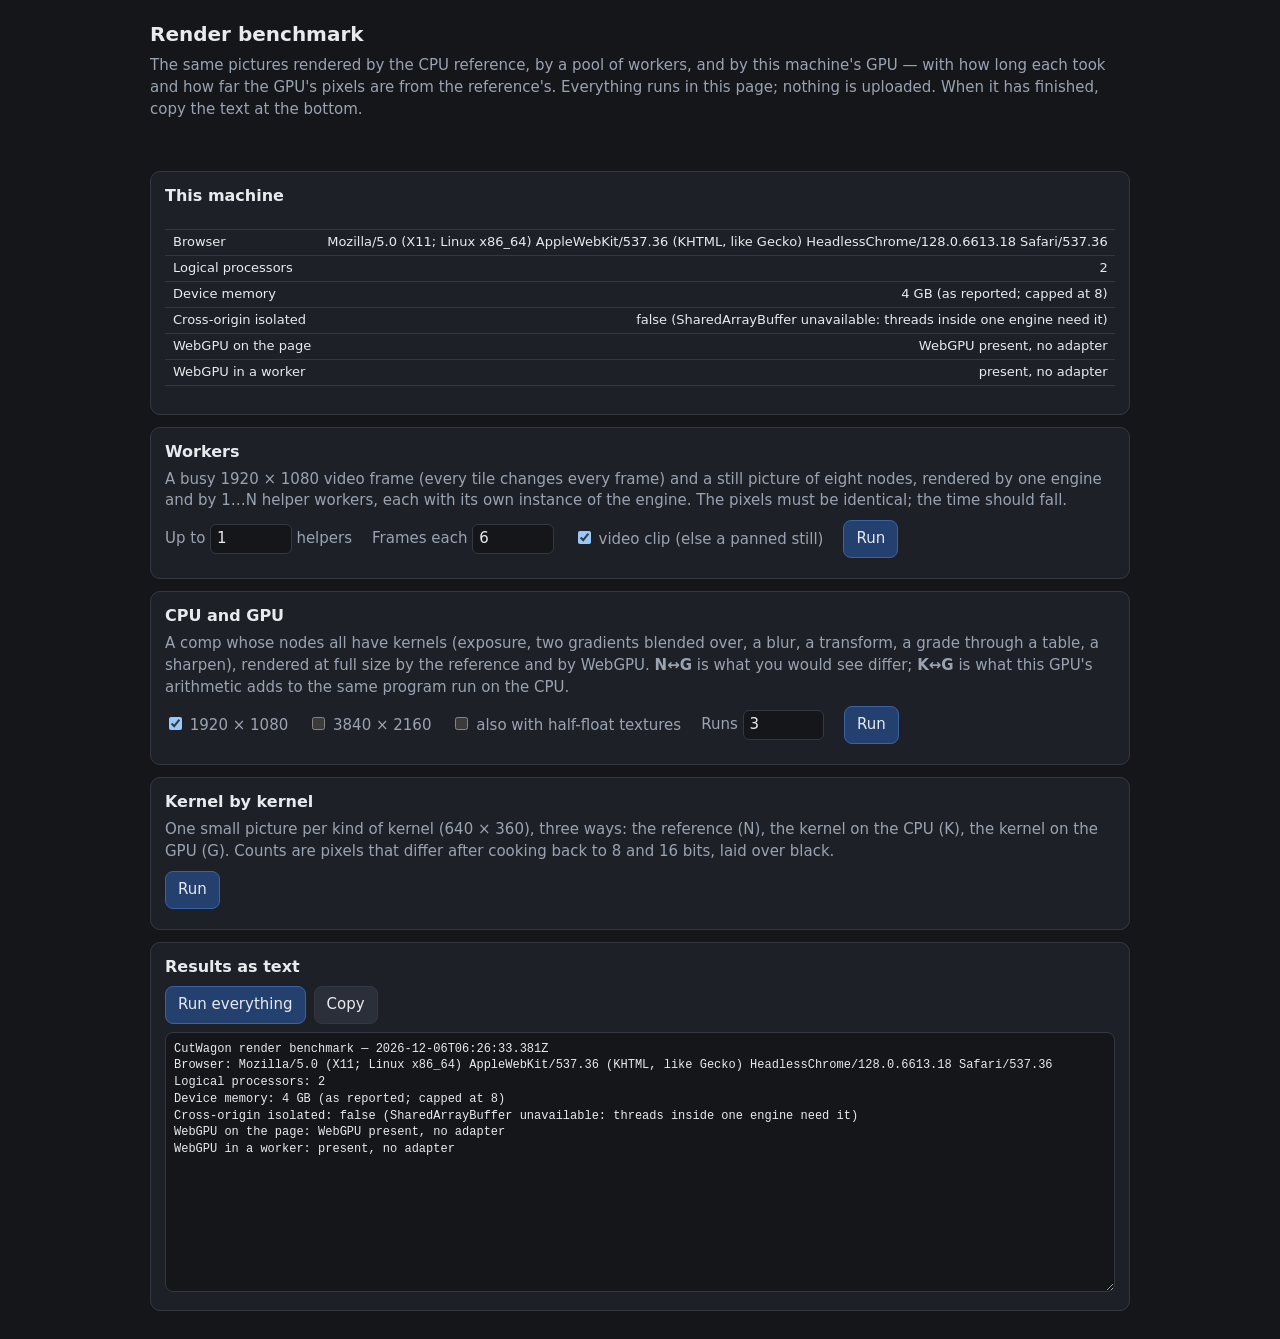
==== bench.html @ ad9ee748 "CutWagon fea9bbb53a7a: merge float pictures, effects in time and the budgeted pool; the four branche" ====
<!doctype html>
<html lang="en">
<head>
<meta charset="utf-8">
<meta name="viewport" content="width=device-width, initial-scale=1">
<meta name="robots" content="noindex, nofollow">
<meta name="cutwagon:build" content="fea9bbb53a7a">
<title>CutWagon — render benchmark</title>
<style>
  :root { color-scheme: dark; --bg: #14161a; --panel: #1d2026; --line: #333843; --text: #e8eaee; --dim: #9aa3b2; --accent: #6ea8ff; --bad: #ff8a7a; --good: #7fd6a0; }
  body { margin: 0; background: var(--bg); color: var(--text); font: 15px/1.45 system-ui, -apple-system, "Segoe UI", sans-serif; }
  main { max-width: 980px; margin: 0 auto; padding: 16px; }
  h1 { font-size: 20px; margin: 4px 0 2px; }
  h2 { font-size: 16px; margin: 0 0 6px; }
  p { margin: 6px 0; color: var(--dim); }
  section { background: var(--panel); border: 1px solid var(--line); border-radius: 10px; padding: 12px 14px; margin: 12px 0; }
  button { font: inherit; color: var(--text); background: #2a2f3a; border: 1px solid var(--line); border-radius: 8px; padding: 7px 12px; cursor: pointer; }
  button:hover { border-color: var(--accent); }
  button:disabled { opacity: .5; cursor: default; }
  button.go { background: #24406e; border-color: #3b62a3; }
  label { color: var(--dim); margin-right: 12px; white-space: nowrap; }
  select, input[type=number] { font: inherit; color: var(--text); background: var(--bg); border: 1px solid var(--line); border-radius: 6px; padding: 3px 6px; }
  input[type=number] { width: 4.5em; }
  .row { display: flex; flex-wrap: wrap; align-items: center; gap: 8px; margin: 8px 0; }
  table { border-collapse: collapse; width: 100%; font-size: 13px; margin: 8px 0; display: block; overflow-x: auto; }
  th, td { text-align: right; padding: 3px 8px; border-bottom: 1px solid var(--line); white-space: nowrap; }
  th:first-child, td:first-child { text-align: left; }
  th { color: var(--dim); font-weight: 500; }
  .ok { color: var(--good); } .bad { color: var(--bad); } .dim { color: var(--dim); }
  #status { position: sticky; top: 0; background: var(--bg); padding: 6px 0; z-index: 1; min-height: 1.4em; }
  textarea { width: 100%; box-sizing: border-box; height: 260px; background: var(--bg); color: var(--text); border: 1px solid var(--line); border-radius: 8px; font: 12px/1.4 ui-monospace, Menlo, Consolas, monospace; padding: 8px; }
  code { font: 13px ui-monospace, Menlo, Consolas, monospace; color: var(--text); }
</style>
</head>
<body>
<main>
  <h1>Render benchmark</h1>
  <p>The same pictures rendered by the CPU reference, by a pool of workers, and by this machine's GPU — with how long each took and how far the GPU's pixels are from the reference's. Everything runs in this page; nothing is uploaded. When it has finished, copy the text at the bottom.</p>
  <div id="status" role="status" aria-live="polite"></div>

  <section>
    <h2>This machine</h2>
    <table id="env"></table>
  </section>

  <section>
    <h2>Workers</h2>
    <p>A busy 1920 × 1080 video frame (every tile changes every frame) and a still picture of eight nodes, rendered by one engine and by 1…N helper workers, each with its own instance of the engine. The pixels must be identical; the time should fall.</p>
    <div class="row">
      <label>Up to <input type="number" id="w-max" min="1" max="8" value="4"> helpers</label>
      <label>Frames each <input type="number" id="w-frames" min="2" max="60" value="6"></label>
      <label><input type="checkbox" id="w-video" checked> video clip (else a panned still)</label>
      <button class="go" id="run-workers">Run</button>
    </div>
    <div id="workers"></div>
  </section>

  <section>
    <h2>CPU and GPU</h2>
    <p>A comp whose nodes all have kernels (exposure, two gradients blended over, a blur, a transform, a grade through a table, a sharpen), rendered at full size by the reference and by WebGPU. <b>N↔G</b> is what you would see differ; <b>K↔G</b> is what this GPU's arithmetic adds to the same program run on the CPU.</p>
    <div class="row">
      <label><input type="checkbox" id="g-1080" checked> 1920 × 1080</label>
      <label><input type="checkbox" id="g-4k"> 3840 × 2160</label>
      <label><input type="checkbox" id="g-half"> also with half-float textures</label>
      <label>Runs <input type="number" id="g-runs" min="1" max="20" value="3"></label>
      <button class="go" id="run-gpu">Run</button>
    </div>
    <div id="gpu"></div>
  </section>

  <section>
    <h2>Kernel by kernel</h2>
    <p>One small picture per kind of kernel (640 × 360), three ways: the reference (N), the kernel on the CPU (K), the kernel on the GPU (G). Counts are pixels that differ after cooking back to 8 and 16 bits, laid over black.</p>
    <div class="row"><button class="go" id="run-kernels">Run</button></div>
    <div id="kernels"></div>
  </section>

  <section>
    <h2>Results as text</h2>
    <div class="row"><button class="go" id="run-all">Run everything</button><button id="copy">Copy</button><span id="copied" class="dim"></span></div>
    <textarea id="report" readonly aria-label="Results as text"></textarea>
  </section>
</main>
<script type="module" src="bench.js"></script>
</body>
</html>
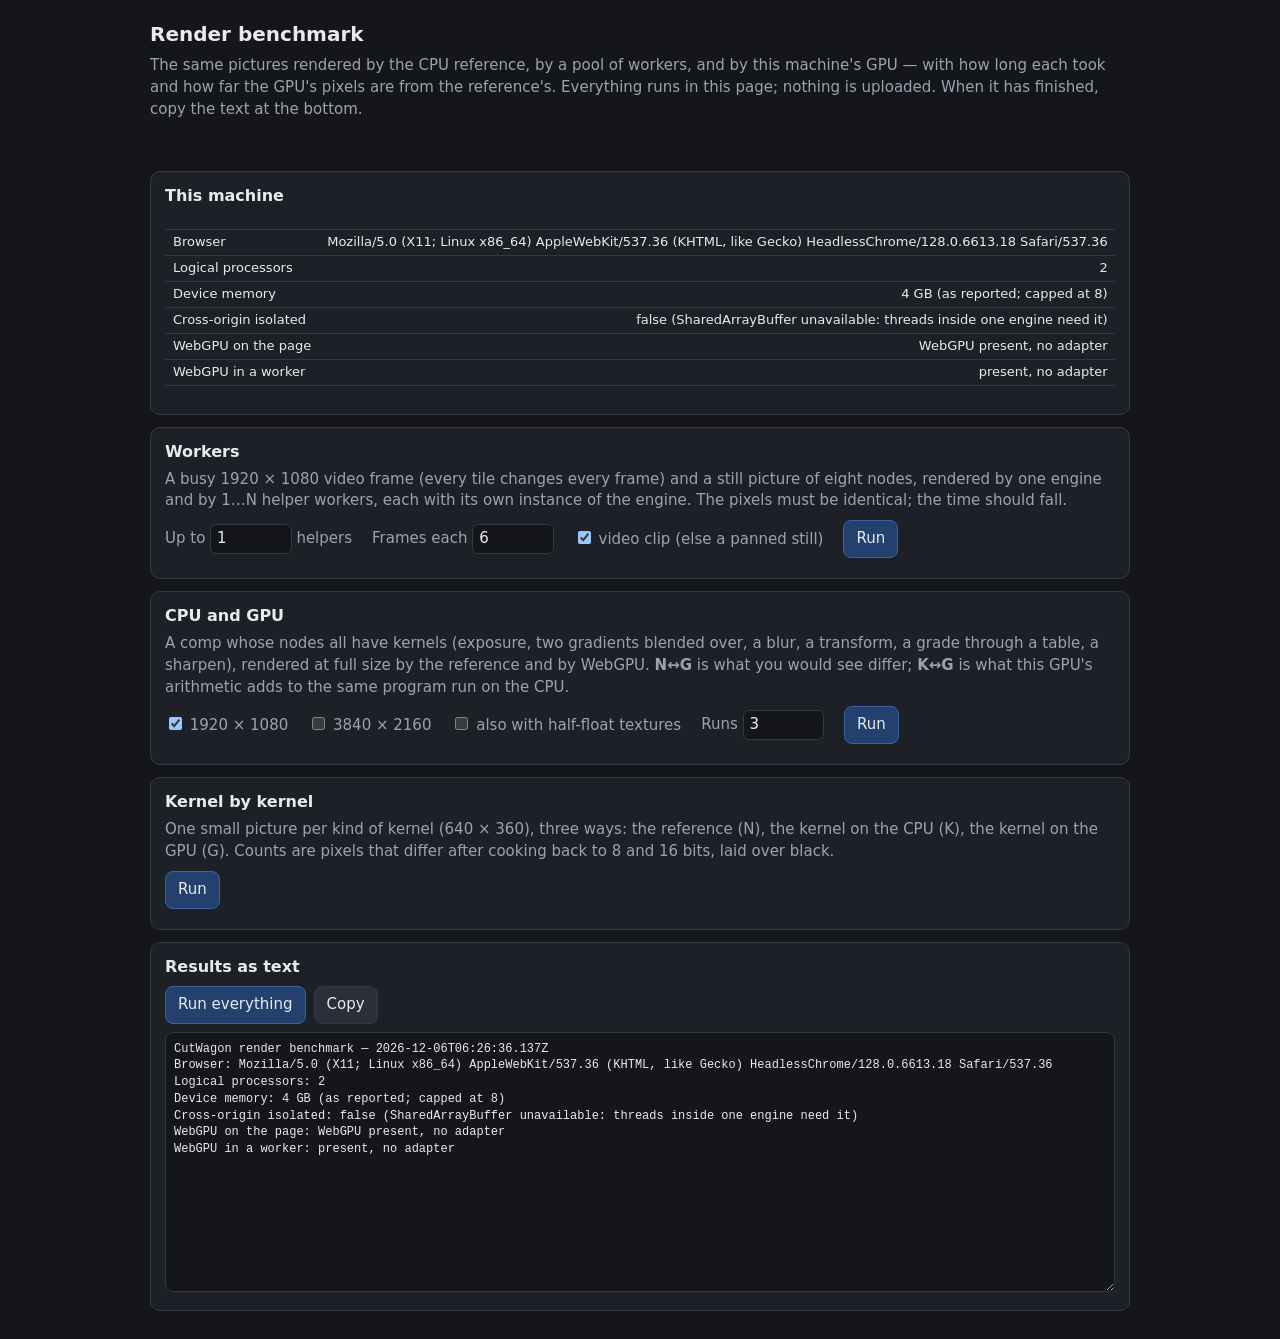
==== commit 5ad4f3af: "CutWagon 6019faf24963: the history test's wait for two copies to agree read one head once; it reads " ====
--- a/bench.html
+++ b/bench.html
@@ -4,7 +4,7 @@
 <meta charset="utf-8">
 <meta name="viewport" content="width=device-width, initial-scale=1">
 <meta name="robots" content="noindex, nofollow">
-<meta name="cutwagon:build" content="fea9bbb53a7a">
+<meta name="cutwagon:build" content="6019faf24963">
 <title>CutWagon — render benchmark</title>
 <style>
   :root { color-scheme: dark; --bg: #14161a; --panel: #1d2026; --line: #333843; --text: #e8eaee; --dim: #9aa3b2; --accent: #6ea8ff; --bad: #ff8a7a; --good: #7fd6a0; }
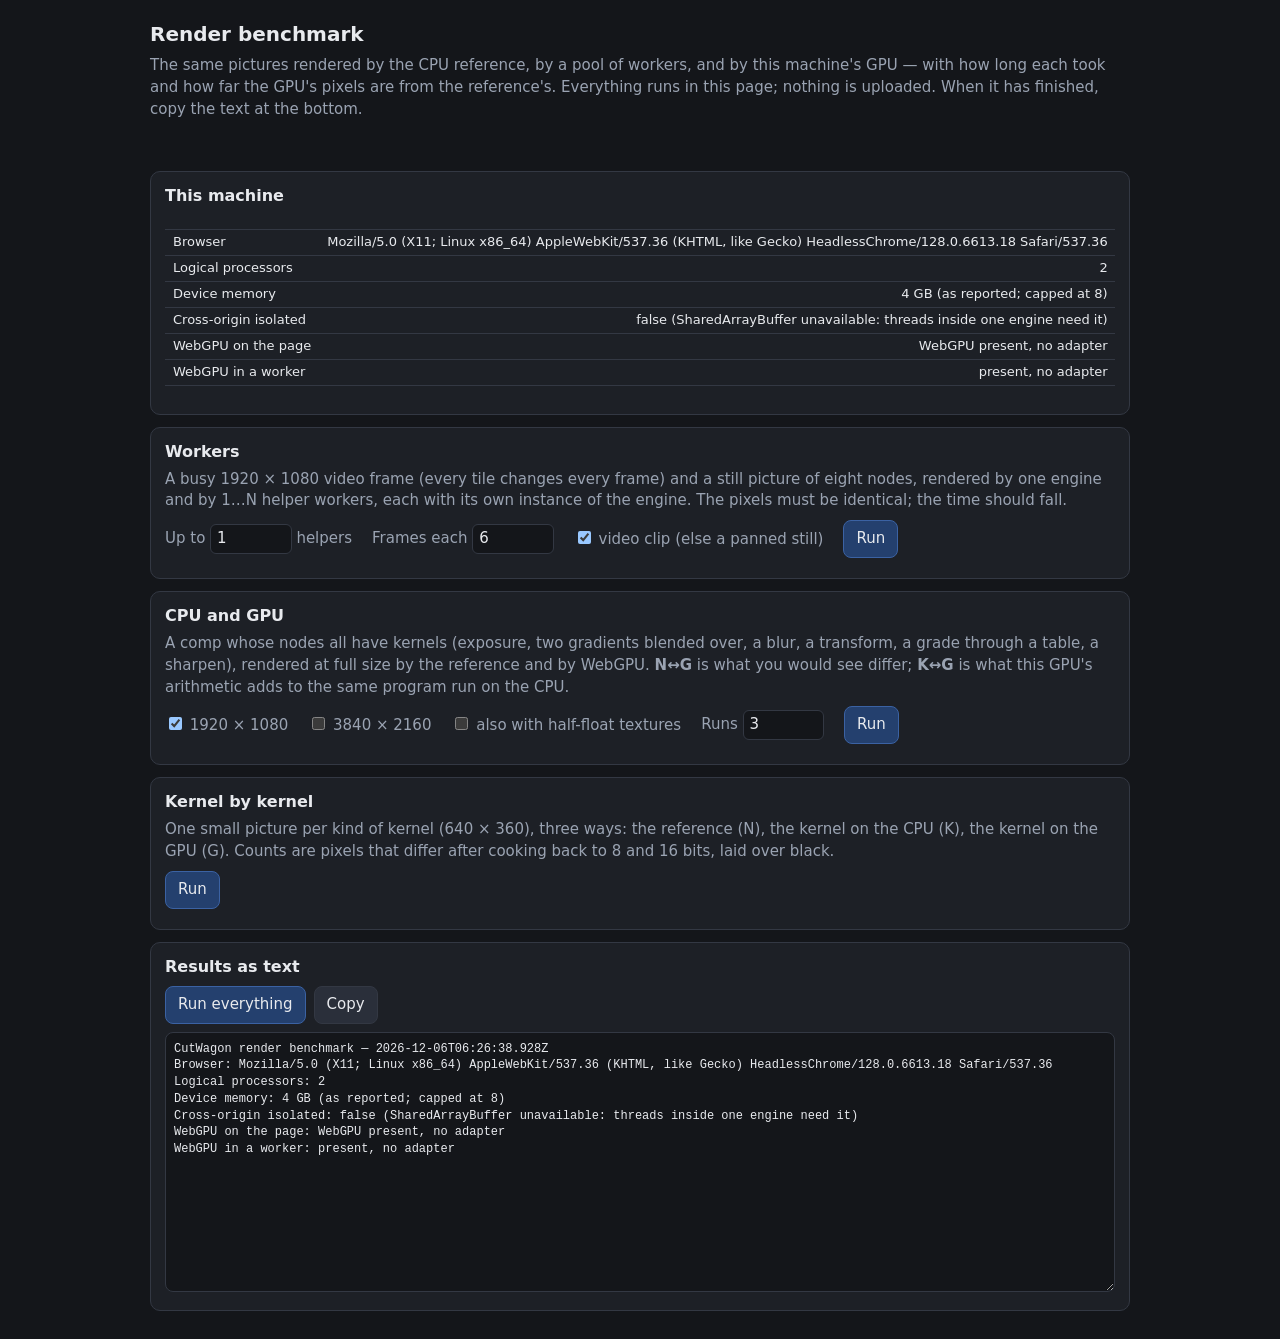
==== commit b9721517: "CutWagon 3a6f18de649d: log render continuation: what is exact, what stays cold, and that the synth's" ====
--- a/bench.html
+++ b/bench.html
@@ -4,7 +4,7 @@
 <meta charset="utf-8">
 <meta name="viewport" content="width=device-width, initial-scale=1">
 <meta name="robots" content="noindex, nofollow">
-<meta name="cutwagon:build" content="6019faf24963">
+<meta name="cutwagon:build" content="3a6f18de649d">
 <title>CutWagon — render benchmark</title>
 <style>
   :root { color-scheme: dark; --bg: #14161a; --panel: #1d2026; --line: #333843; --text: #e8eaee; --dim: #9aa3b2; --accent: #6ea8ff; --bad: #ff8a7a; --good: #7fd6a0; }
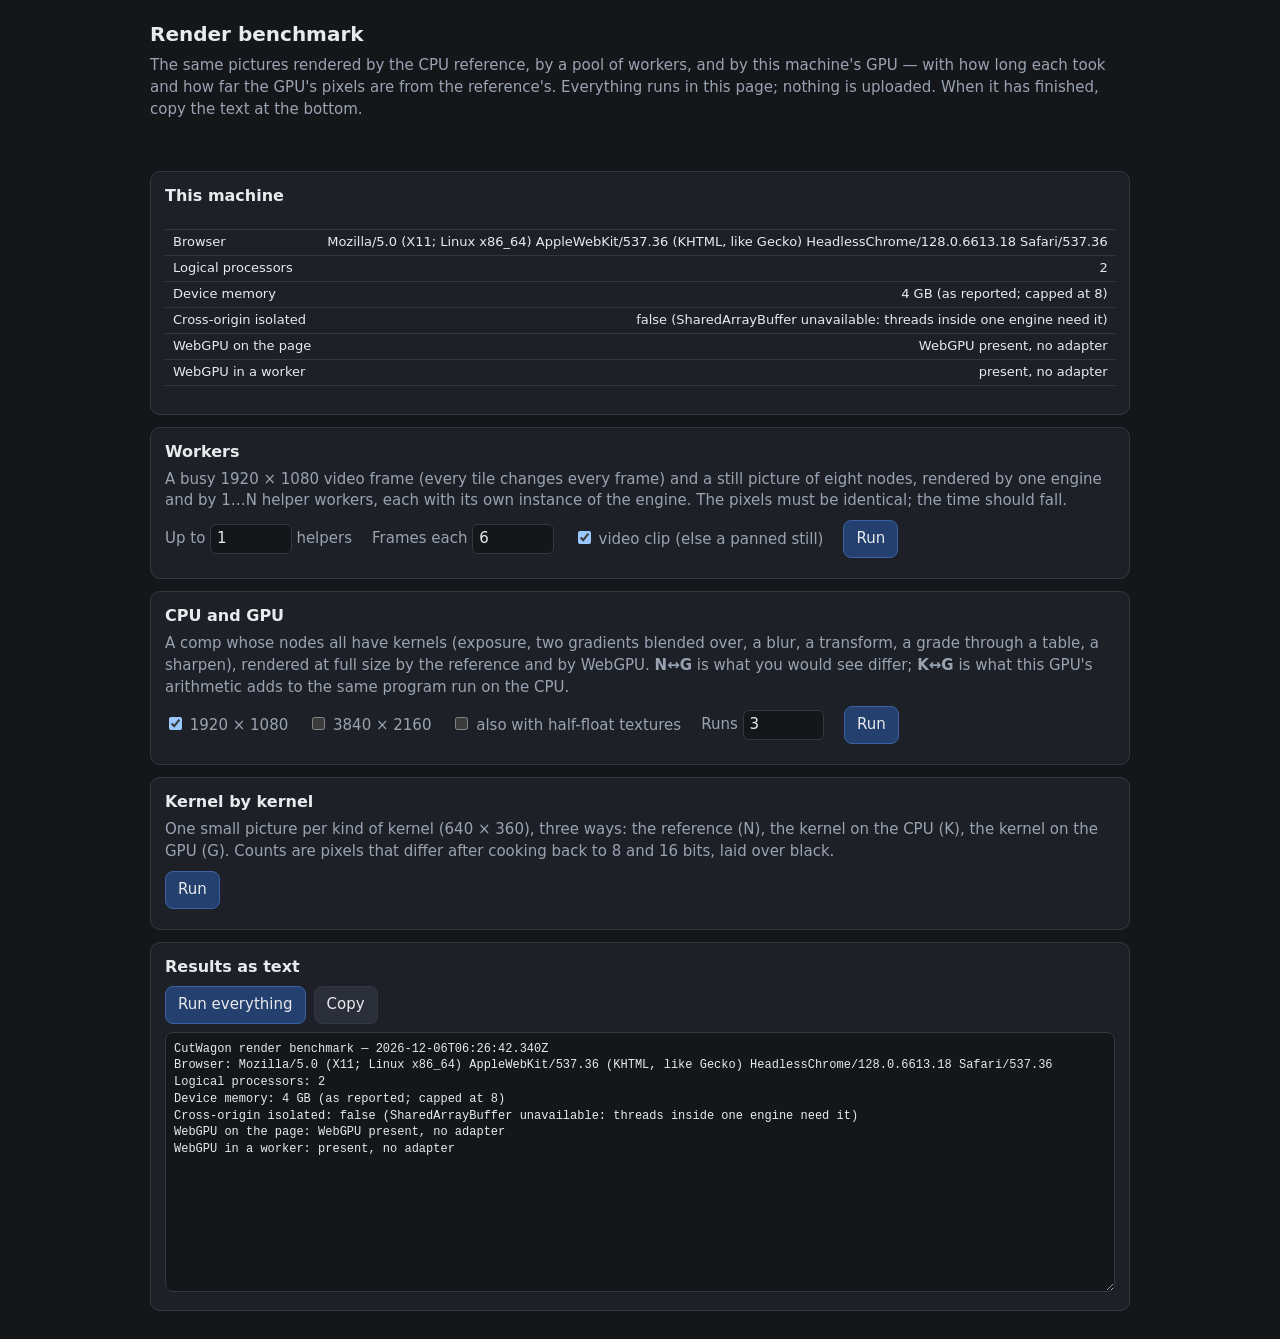
==== commit 5438d861: "CutWagon c6035e331cf5: log the synth's continuation and the memo clearing with the renderer Co-Autho" ====
--- a/bench.html
+++ b/bench.html
@@ -4,7 +4,7 @@
 <meta charset="utf-8">
 <meta name="viewport" content="width=device-width, initial-scale=1">
 <meta name="robots" content="noindex, nofollow">
-<meta name="cutwagon:build" content="3a6f18de649d">
+<meta name="cutwagon:build" content="c6035e331cf5">
 <title>CutWagon — render benchmark</title>
 <style>
   :root { color-scheme: dark; --bg: #14161a; --panel: #1d2026; --line: #333843; --text: #e8eaee; --dim: #9aa3b2; --accent: #6ea8ff; --bad: #ff8a7a; --good: #7fd6a0; }
